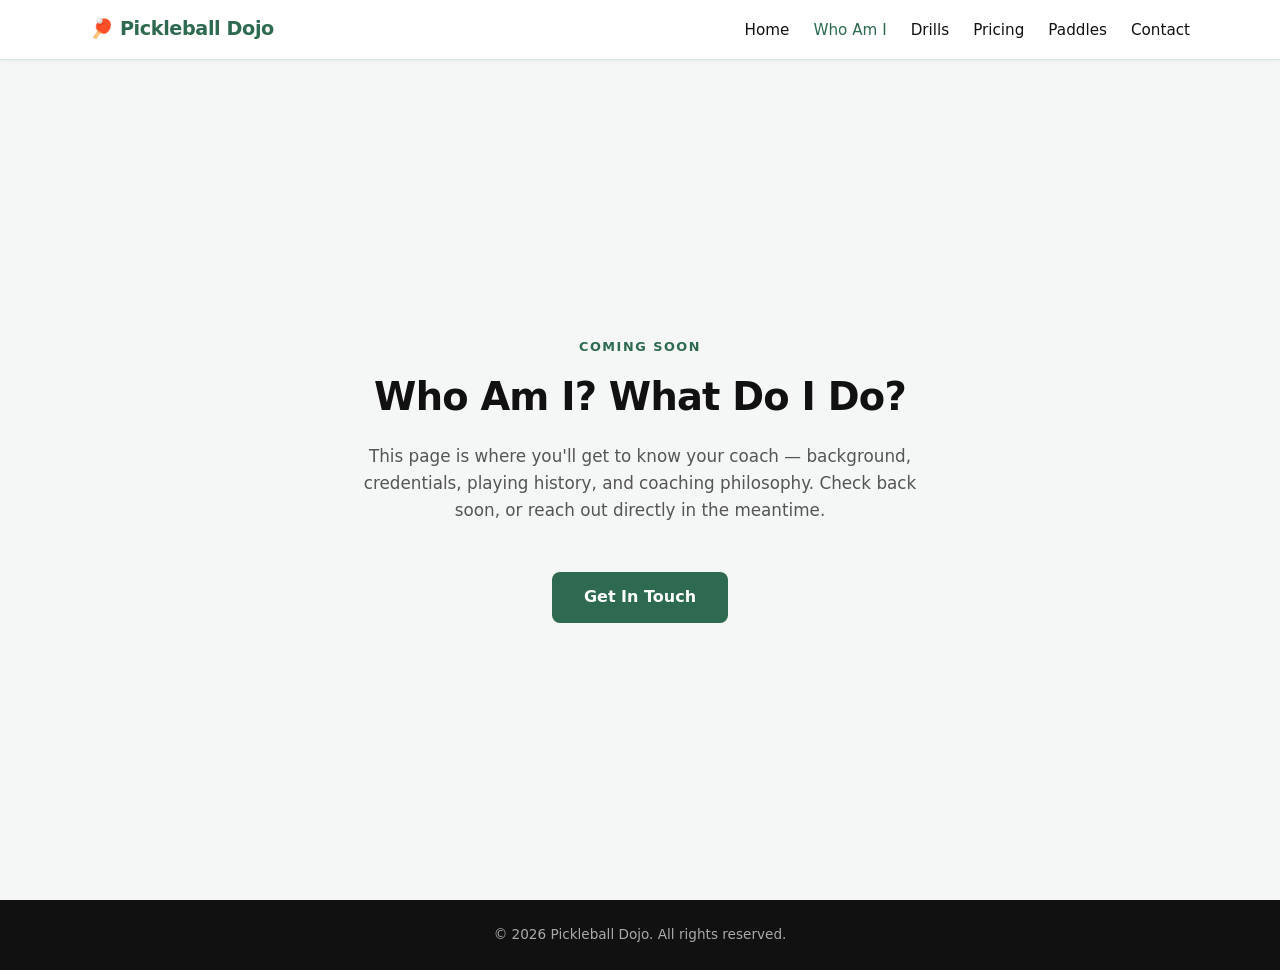
==== about.html @ 96a599a9 "Restructure nav for multi-page site; add About/Drills/Pricing/Paddles stubs; update contact email" ====
<!DOCTYPE html>
<html lang="en">
<head>
  <meta charset="UTF-8" />
  <meta name="viewport" content="width=device-width, initial-scale=1.0" />
  <meta name="description" content="Meet your Pickleball Dojo coach — background, credentials, and coaching philosophy." />
  <title>Who Am I — Pickleball Dojo</title>
  <link rel="stylesheet" href="style.css" />
</head>
<body>

  <!-- ===== NAV ===== -->
  <nav>
    <div class="nav-inner">
      <a href="index.html" class="nav-logo">🏓 Pickleball Dojo</a>
      <button class="nav-toggle" aria-label="Toggle navigation" aria-expanded="false">
        <span></span><span></span><span></span>
      </button>
      <ul class="nav-links">
        <li><a href="index.html">Home</a></li>
        <li><a href="about.html" class="active">Who Am I</a></li>
        <li><a href="drills.html">Drills</a></li>
        <li><a href="pricing.html">Pricing</a></li>
        <li><a href="paddles.html">Paddles</a></li>
        <li><a href="index.html#contact">Contact</a></li>
      </ul>
    </div>
  </nav>

  <!-- ===== WHO AM I ===== -->
  <section id="about" class="placeholder-section">
    <div class="section-inner">
      <p class="section-label">Coming Soon</p>
      <h1 class="section-title">Who Am I? What Do I Do?</h1>
      <p class="section-blurb">This page is where you'll get to know your coach &mdash; background, credentials, playing history, and coaching philosophy. Check back soon, or reach out directly in the meantime.</p>
      <a href="index.html#contact" class="btn">Get In Touch</a>
    </div>
  </section>

  <!-- ===== FOOTER ===== -->
  <footer>
    <p>&copy; 2026 Pickleball Dojo. All rights reserved.</p>
  </footer>

  <script src="nav.js" defer></script>
</body>
</html>
---- style.css ----
/* ============================================================
   CSS Custom Properties — change colors here to restyle site
   ============================================================ */
:root {
  --color-bg: #ffffff;
  --color-surface: #f4f7f5;
  --color-accent: #2d6a4f;
  --color-accent-dark: #1b4332;
  --color-text: #111111;
  --color-text-muted: #555555;
  --color-border: #d8e8e0;
  --font: system-ui, -apple-system, BlinkMacSystemFont, "Segoe UI", sans-serif;
  --radius: 8px;
  --nav-height: 60px;
}

/* ============================================================
   Reset & Base
   ============================================================ */
*, *::before, *::after {
  box-sizing: border-box;
  margin: 0;
  padding: 0;
}

html {
  scroll-behavior: smooth;
}

body {
  font-family: var(--font);
  background: var(--color-bg);
  color: var(--color-text);
  line-height: 1.6;
}

img { max-width: 100%; display: block; }
a { color: var(--color-accent); text-decoration: none; }
a:hover { text-decoration: underline; }

/* ============================================================
   Nav
   ============================================================ */
nav {
  position: sticky;
  top: 0;
  z-index: 100;
  height: var(--nav-height);
  background: var(--color-bg);
  border-bottom: 1px solid var(--color-border);
  box-shadow: 0 1px 4px rgba(0,0,0,0.06);
  display: flex;
  align-items: center;
  padding: 0 1.5rem;
}

.nav-inner {
  display: flex;
  align-items: center;
  justify-content: space-between;
  width: 100%;
  max-width: 1100px;
  margin: 0 auto;
  flex-wrap: wrap;
  gap: 0.5rem;
}

.nav-logo {
  font-size: 1.2rem;
  font-weight: 700;
  color: var(--color-accent);
  letter-spacing: -0.02em;
}

.nav-links {
  display: flex;
  gap: 1.5rem;
  list-style: none;
}

.nav-links a {
  font-size: 0.95rem;
  font-weight: 500;
  color: var(--color-text);
}

.nav-links a:hover {
  color: var(--color-accent);
  text-decoration: none;
}

/* ============================================================
   Hero
   ============================================================ */
#home {
  min-height: calc(100vh - var(--nav-height));
  display: flex;
  align-items: center;
  justify-content: center;
  text-align: center;
  padding: 4rem 1.5rem;
  background: var(--color-surface);
}

.hero-content {
  max-width: 700px;
}

.hero-eyebrow {
  display: inline-block;
  font-size: 0.85rem;
  font-weight: 600;
  letter-spacing: 0.1em;
  text-transform: uppercase;
  color: var(--color-accent);
  margin-bottom: 1rem;
}

.hero-content h1 {
  font-size: clamp(2.2rem, 6vw, 3.8rem);
  font-weight: 800;
  line-height: 1.15;
  letter-spacing: -0.03em;
  margin-bottom: 1.25rem;
}

.hero-content p {
  font-size: 1.15rem;
  color: var(--color-text-muted);
  max-width: 520px;
  margin: 0 auto 2rem;
}

.btn {
  display: inline-block;
  padding: 0.8rem 2rem;
  background: var(--color-accent);
  color: #fff;
  border-radius: var(--radius);
  font-size: 1rem;
  font-weight: 600;
  transition: background 0.2s;
}

.btn:hover {
  background: var(--color-accent-dark);
  text-decoration: none;
}

/* ============================================================
   Section shared
   ============================================================ */
section {
  padding: 5rem 1.5rem;
}

.section-inner {
  max-width: 1100px;
  margin: 0 auto;
}

.section-label {
  font-size: 0.8rem;
  font-weight: 700;
  letter-spacing: 0.12em;
  text-transform: uppercase;
  color: var(--color-accent);
  margin-bottom: 0.5rem;
}

.section-title {
  font-size: clamp(1.6rem, 4vw, 2.4rem);
  font-weight: 800;
  letter-spacing: -0.02em;
  margin-bottom: 1rem;
}

.section-blurb {
  font-size: 1.05rem;
  color: var(--color-text-muted);
  max-width: 580px;
  margin-bottom: 3rem;
}

/* ============================================================
   Services
   ============================================================ */
#services {
  background: var(--color-bg);
}

.services-grid {
  display: grid;
  grid-template-columns: repeat(auto-fill, minmax(220px, 1fr));
  gap: 1.25rem;
}

.service-card {
  background: var(--color-surface);
  border: 1px solid var(--color-border);
  border-radius: var(--radius);
  padding: 1.75rem 1.5rem;
  transition: box-shadow 0.2s, border-color 0.2s;
}

.service-card:hover {
  box-shadow: 0 4px 16px rgba(45,106,79,0.12);
  border-color: var(--color-accent);
}

.service-icon {
  font-size: 2rem;
  margin-bottom: 0.75rem;
  line-height: 1;
}

.service-card h3 {
  font-size: 1.05rem;
  font-weight: 700;
  margin-bottom: 0.4rem;
}

.service-card p {
  font-size: 0.9rem;
  color: var(--color-text-muted);
}

/* ============================================================
   Contact
   ============================================================ */
#contact {
  background: var(--color-surface);
}

.contact-grid {
  display: grid;
  grid-template-columns: 1fr 1fr;
  gap: 3rem;
  align-items: start;
}

.contact-info h3 {
  font-size: 1.15rem;
  font-weight: 700;
  margin-bottom: 0.5rem;
}

.contact-info p,
.contact-info a {
  font-size: 0.95rem;
  color: var(--color-text-muted);
}

.contact-info a:hover {
  color: var(--color-accent);
}

.contact-detail {
  margin-bottom: 1.5rem;
}

.social-links {
  display: flex;
  gap: 1rem;
  flex-wrap: wrap;
}

.social-links a {
  display: inline-flex;
  align-items: center;
  gap: 0.4rem;
  font-size: 0.9rem;
  font-weight: 600;
  color: var(--color-accent);
  border: 1px solid var(--color-accent);
  border-radius: var(--radius);
  padding: 0.4rem 0.9rem;
  transition: background 0.2s, color 0.2s;
}

.social-links a:hover {
  background: var(--color-accent);
  color: #fff;
  text-decoration: none;
}

/* Contact form */
.contact-form {
  display: flex;
  flex-direction: column;
  gap: 0.9rem;
}

.form-group {
  display: flex;
  flex-direction: column;
  gap: 0.3rem;
}

.form-group label {
  font-size: 0.85rem;
  font-weight: 600;
  color: var(--color-text);
}

.form-group input,
.form-group textarea {
  font-family: var(--font);
  font-size: 0.95rem;
  padding: 0.65rem 0.85rem;
  border: 1px solid var(--color-border);
  border-radius: var(--radius);
  background: var(--color-bg);
  color: var(--color-text);
  transition: border-color 0.2s;
}

.form-group input:focus,
.form-group textarea:focus {
  outline: none;
  border-color: var(--color-accent);
}

.form-group textarea {
  resize: vertical;
  min-height: 130px;
}

.btn-submit {
  align-self: flex-start;
  padding: 0.75rem 1.75rem;
  background: var(--color-accent);
  color: #fff;
  border: none;
  border-radius: var(--radius);
  font-size: 0.95rem;
  font-weight: 600;
  cursor: pointer;
  transition: background 0.2s;
}

.btn-submit:hover {
  background: var(--color-accent-dark);
}

/* ============================================================
   Footer
   ============================================================ */
footer {
  background: var(--color-text);
  color: #aaa;
  text-align: center;
  padding: 1.5rem;
  font-size: 0.85rem;
}

/* ============================================================
   Responsive
   ============================================================ */
@media (max-width: 768px) {
  .contact-grid {
    grid-template-columns: 1fr;
    gap: 2rem;
  }

  .nav-links {
    gap: 1rem;
  }
}

@media (max-width: 480px) {
  .nav-logo {
    font-size: 1rem;
  }

  .nav-links {
    font-size: 0.85rem;
    gap: 0.75rem;
  }
}

/* ============================================================
   Nav — mobile toggle + active link + dropdown menu
   ============================================================ */
.nav-toggle {
  display: none;
  flex-direction: column;
  justify-content: space-between;
  width: 24px;
  height: 18px;
  background: none;
  border: none;
  cursor: pointer;
  padding: 0;
}

.nav-toggle span {
  display: block;
  height: 2px;
  width: 100%;
  background: var(--color-text);
  border-radius: 2px;
}

.nav-links a.active {
  color: var(--color-accent);
}

@media (max-width: 768px) {
  .nav-toggle {
    display: flex;
  }

  .nav-links {
    position: absolute;
    top: 100%;
    left: 0;
    right: 0;
    flex-direction: column;
    align-items: stretch;
    gap: 0;
    max-height: 0;
    overflow: hidden;
    background: var(--color-bg);
    border-bottom: 1px solid var(--color-border);
    box-shadow: 0 4px 10px rgba(0,0,0,0.06);
    transition: max-height 0.25s ease;
  }

  .nav-links.open {
    max-height: 320px;
  }

  .nav-links a {
    display: block;
    padding: 0.9rem 1.5rem;
    border-top: 1px solid var(--color-border);
  }
}

/* ============================================================
   Placeholder pages (About / Drills / Pricing / Paddles stubs)
   ============================================================ */
.placeholder-section {
  min-height: calc(100vh - var(--nav-height));
  display: flex;
  align-items: center;
  justify-content: center;
  text-align: center;
  background: var(--color-surface);
}

.placeholder-section .section-inner {
  max-width: 600px;
  margin: 0 auto;
}

.placeholder-section .section-blurb {
  margin-left: auto;
  margin-right: auto;
}
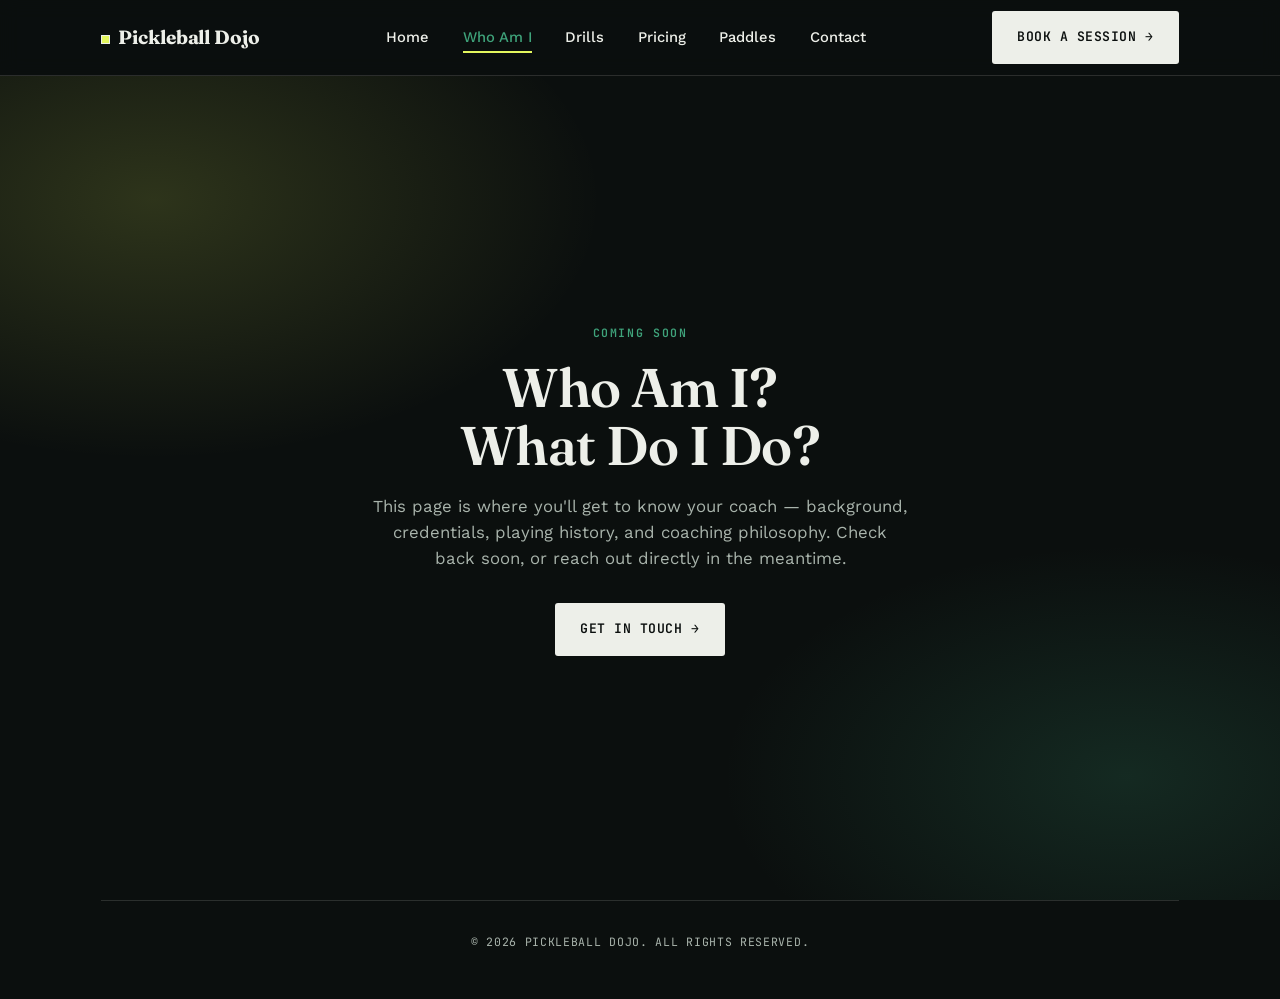
==== commit ff153792: "Redesign site: dark court-inspired palette, Fraunces display type, level-path strip, quiet numbered " ====
--- a/about.html
+++ b/about.html
@@ -5,17 +5,16 @@
   <meta name="viewport" content="width=device-width, initial-scale=1.0" />
   <meta name="description" content="Meet your Pickleball Dojo coach — background, credentials, and coaching philosophy." />
   <title>Who Am I — Pickleball Dojo</title>
+  <link rel="preconnect" href="https://fonts.googleapis.com">
+  <link rel="preconnect" href="https://fonts.gstatic.com" crossorigin>
+  <link href="https://fonts.googleapis.com/css2?family=Fraunces:ital,opsz,wght@0,9..144,500;0,9..144,600;0,9..144,700;1,9..144,500&family=Work+Sans:wght@400;500;600;700&family=JetBrains+Mono:wght@500;600&display=swap" rel="stylesheet">
   <link rel="stylesheet" href="style.css" />
 </head>
 <body>
 
-  <!-- ===== NAV ===== -->
-  <nav>
-    <div class="nav-inner">
-      <a href="index.html" class="nav-logo">🏓 Pickleball Dojo</a>
-      <button class="nav-toggle" aria-label="Toggle navigation" aria-expanded="false">
-        <span></span><span></span><span></span>
-      </button>
+  <header>
+    <div class="wrap nav-row">
+      <a href="index.html" class="brand"><span class="mark"></span>Pickleball Dojo</a>
       <ul class="nav-links">
         <li><a href="index.html">Home</a></li>
         <li><a href="about.html" class="active">Who Am I</a></li>
@@ -24,23 +23,29 @@
         <li><a href="paddles.html">Paddles</a></li>
         <li><a href="index.html#contact">Contact</a></li>
       </ul>
+      <a href="index.html#contact" class="btn btn-primary nav-cta">Book a session <span class="arrow">→</span></a>
+      <button class="nav-toggle" aria-label="Toggle navigation" aria-expanded="false">
+        <span></span><span></span><span></span>
+      </button>
     </div>
-  </nav>
+  </header>
 
-  <!-- ===== WHO AM I ===== -->
+  <!-- ===== WHO AM I? WHAT DO I DO? ===== -->
   <section id="about" class="placeholder-section">
-    <div class="section-inner">
-      <p class="section-label">Coming Soon</p>
-      <h1 class="section-title">Who Am I? What Do I Do?</h1>
-      <p class="section-blurb">This page is where you'll get to know your coach &mdash; background, credentials, playing history, and coaching philosophy. Check back soon, or reach out directly in the meantime.</p>
-      <a href="index.html#contact" class="btn">Get In Touch</a>
+    <div class="hero-split" aria-hidden="true"></div>
+    <div class="wrap">
+      <span class="eyebrow">Coming Soon</span>
+      <h1 class="stub-title">Who Am I? What Do I Do?</h1>
+      <p class="stub-blurb">This page is where you'll get to know your coach &mdash; background, credentials, playing history, and coaching philosophy. Check back soon, or reach out directly in the meantime.</p>
+      <a href="index.html#contact" class="btn btn-primary">Get in touch <span class="arrow">→</span></a>
     </div>
   </section>
 
-  <!-- ===== FOOTER ===== -->
-  <footer>
-    <p>&copy; 2026 Pickleball Dojo. All rights reserved.</p>
-  </footer>
+  <div class="wrap">
+    <footer>
+      <p>&copy; 2026 Pickleball Dojo. All rights reserved.</p>
+    </footer>
+  </div>
 
   <script src="nav.js" defer></script>
 </body>
--- a/style.css
+++ b/style.css
@@ -1,461 +1,459 @@
 /* ============================================================
-   CSS Custom Properties — change colors here to restyle site
+   Tokens — committed dark identity ("Night Match" ground +
+   Fraunces display type). Not a light/dark toggle: this is
+   the site's actual palette.
    ============================================================ */
 :root {
-  --color-bg: #ffffff;
-  --color-surface: #f4f7f5;
-  --color-accent: #2d6a4f;
-  --color-accent-dark: #1b4332;
-  --color-text: #111111;
-  --color-text-muted: #555555;
-  --color-border: #d8e8e0;
-  --font: system-ui, -apple-system, BlinkMacSystemFont, "Segoe UI", sans-serif;
-  --radius: 8px;
-  --nav-height: 60px;
+  --paper: #0B0F0E;
+  --paper-raised: #121A17;
+  --ink: #EDEFE9;
+  --ink-soft: #A9B4AC;
+  --court-green: #3FA37B;
+  --court-green-deep: #2E7F5E;
+  --court-blue: #5FA1C4;
+  --court-blue-deep: #4A87A6;
+  --optic: #E3F65E;
+  --optic-ink: #15200B;
+  --line: rgba(237, 239, 233, 0.14);
+  --line-strong: rgba(237, 239, 233, 0.28);
+  --shadow: 0 1px 2px rgba(0,0,0,0.35);
+
+  --display: "Fraunces", Georgia, serif;
+  --body: "Work Sans", system-ui, sans-serif;
+  --mono: "JetBrains Mono", ui-monospace, monospace;
+
+  --nav-h: 76px;
+  --edge: clamp(1.5rem, 4vw, 3.5rem);
 }
 
 /* ============================================================
    Reset & Base
    ============================================================ */
-*, *::before, *::after {
-  box-sizing: border-box;
+* { box-sizing: border-box; }
+html { scroll-behavior: smooth; }
+body {
   margin: 0;
-  padding: 0;
-}
-
-html {
-  scroll-behavior: smooth;
-}
-
-body {
-  font-family: var(--font);
-  background: var(--color-bg);
-  color: var(--color-text);
-  line-height: 1.6;
-}
-
+  background: var(--paper);
+  color: var(--ink);
+  font-family: var(--body);
+  line-height: 1.55;
+  -webkit-font-smoothing: antialiased;
+}
 img { max-width: 100%; display: block; }
-a { color: var(--color-accent); text-decoration: none; }
-a:hover { text-decoration: underline; }
+a { color: inherit; }
+h1, h2, h3 { font-family: var(--display); text-wrap: balance; margin: 0; }
+p { margin: 0; }
+ul { margin: 0; padding: 0; list-style: none; }
+button { font-family: inherit; }
+:focus-visible { outline: 2px solid var(--optic); outline-offset: 3px; }
+
+.wrap {
+  max-width: 1180px;
+  margin: 0 auto;
+  padding-left: var(--edge);
+  padding-right: var(--edge);
+}
+
+.rule { border-top: 1px solid var(--line); }
+
+.eyebrow {
+  font-family: var(--mono);
+  font-size: 0.72rem;
+  font-weight: 600;
+  letter-spacing: 0.14em;
+  text-transform: uppercase;
+  color: var(--court-green);
+}
+
+/* ============================================================
+   Buttons
+   ============================================================ */
+.btn {
+  display: inline-flex;
+  align-items: center;
+  gap: 0.55rem;
+  font-family: var(--mono);
+  font-size: 0.82rem;
+  font-weight: 600;
+  letter-spacing: 0.04em;
+  text-transform: uppercase;
+  text-decoration: none;
+  padding: 0.95rem 1.5rem;
+  border-radius: 3px;
+  border: 1px solid transparent;
+  cursor: pointer;
+  transition: transform 0.15s ease, background 0.15s ease, color 0.15s ease, border-color .15s ease;
+}
+.btn-primary {
+  background: var(--ink);
+  color: var(--paper);
+}
+.btn-primary:hover { transform: translateY(-2px); background: var(--optic); color: var(--optic-ink); }
+.btn-primary .arrow { transition: transform .2s ease; }
+.btn-primary:hover .arrow { transform: translateX(3px); }
+
+.btn-ghost {
+  background: transparent;
+  border-color: var(--line-strong);
+  color: var(--ink);
+}
+.btn-ghost:hover { border-color: var(--court-green); color: var(--court-green); }
 
 /* ============================================================
    Nav
    ============================================================ */
-nav {
+header {
   position: sticky;
   top: 0;
-  z-index: 100;
-  height: var(--nav-height);
-  background: var(--color-bg);
-  border-bottom: 1px solid var(--color-border);
-  box-shadow: 0 1px 4px rgba(0,0,0,0.06);
-  display: flex;
-  align-items: center;
-  padding: 0 1.5rem;
-}
-
-.nav-inner {
+  z-index: 50;
+  height: var(--nav-h);
+  display: flex;
+  align-items: center;
+  background: color-mix(in srgb, var(--paper) 86%, transparent);
+  backdrop-filter: blur(10px);
+  -webkit-backdrop-filter: blur(10px);
+  border-bottom: 1px solid var(--line);
+}
+.nav-row {
   display: flex;
   align-items: center;
   justify-content: space-between;
   width: 100%;
-  max-width: 1100px;
-  margin: 0 auto;
-  flex-wrap: wrap;
+}
+.brand {
+  display: flex;
+  align-items: baseline;
   gap: 0.5rem;
-}
-
-.nav-logo {
+  text-decoration: none;
+  font-family: var(--display);
+  font-weight: 700;
   font-size: 1.2rem;
-  font-weight: 700;
-  color: var(--color-accent);
-  letter-spacing: -0.02em;
+  letter-spacing: -0.005em;
+}
+.brand .mark {
+  width: 9px; height: 9px;
+  background: var(--optic);
+  border: 1px solid var(--ink);
+  display: inline-block;
 }
 
 .nav-links {
   display: flex;
-  gap: 1.5rem;
-  list-style: none;
-}
-
+  align-items: center;
+  gap: 2.1rem;
+}
 .nav-links a {
-  font-size: 0.95rem;
+  font-size: 0.92rem;
   font-weight: 500;
-  color: var(--color-text);
-}
-
-.nav-links a:hover {
-  color: var(--color-accent);
   text-decoration: none;
-}
-
-/* ============================================================
-   Hero
-   ============================================================ */
-#home {
-  min-height: calc(100vh - var(--nav-height));
-  display: flex;
-  align-items: center;
-  justify-content: center;
-  text-align: center;
-  padding: 4rem 1.5rem;
-  background: var(--color-surface);
-}
-
-.hero-content {
-  max-width: 700px;
-}
-
-.hero-eyebrow {
-  display: inline-block;
-  font-size: 0.85rem;
-  font-weight: 600;
-  letter-spacing: 0.1em;
-  text-transform: uppercase;
-  color: var(--color-accent);
-  margin-bottom: 1rem;
-}
-
-.hero-content h1 {
-  font-size: clamp(2.2rem, 6vw, 3.8rem);
-  font-weight: 800;
-  line-height: 1.15;
-  letter-spacing: -0.03em;
-  margin-bottom: 1.25rem;
-}
-
-.hero-content p {
-  font-size: 1.15rem;
-  color: var(--color-text-muted);
-  max-width: 520px;
-  margin: 0 auto 2rem;
-}
-
-.btn {
-  display: inline-block;
-  padding: 0.8rem 2rem;
-  background: var(--color-accent);
-  color: #fff;
-  border-radius: var(--radius);
-  font-size: 1rem;
-  font-weight: 600;
-  transition: background 0.2s;
-}
-
-.btn:hover {
-  background: var(--color-accent-dark);
-  text-decoration: none;
-}
-
-/* ============================================================
-   Section shared
-   ============================================================ */
-section {
-  padding: 5rem 1.5rem;
-}
-
-.section-inner {
-  max-width: 1100px;
-  margin: 0 auto;
-}
-
-.section-label {
-  font-size: 0.8rem;
-  font-weight: 700;
-  letter-spacing: 0.12em;
-  text-transform: uppercase;
-  color: var(--color-accent);
-  margin-bottom: 0.5rem;
-}
-
-.section-title {
-  font-size: clamp(1.6rem, 4vw, 2.4rem);
-  font-weight: 800;
-  letter-spacing: -0.02em;
-  margin-bottom: 1rem;
-}
-
-.section-blurb {
-  font-size: 1.05rem;
-  color: var(--color-text-muted);
-  max-width: 580px;
-  margin-bottom: 3rem;
-}
-
-/* ============================================================
-   Services
-   ============================================================ */
-#services {
-  background: var(--color-bg);
-}
-
-.services-grid {
-  display: grid;
-  grid-template-columns: repeat(auto-fill, minmax(220px, 1fr));
-  gap: 1.25rem;
-}
-
-.service-card {
-  background: var(--color-surface);
-  border: 1px solid var(--color-border);
-  border-radius: var(--radius);
-  padding: 1.75rem 1.5rem;
-  transition: box-shadow 0.2s, border-color 0.2s;
-}
-
-.service-card:hover {
-  box-shadow: 0 4px 16px rgba(45,106,79,0.12);
-  border-color: var(--color-accent);
-}
-
-.service-icon {
-  font-size: 2rem;
-  margin-bottom: 0.75rem;
-  line-height: 1;
-}
-
-.service-card h3 {
-  font-size: 1.05rem;
-  font-weight: 700;
-  margin-bottom: 0.4rem;
-}
-
-.service-card p {
-  font-size: 0.9rem;
-  color: var(--color-text-muted);
-}
-
-/* ============================================================
-   Contact
-   ============================================================ */
-#contact {
-  background: var(--color-surface);
-}
-
-.contact-grid {
-  display: grid;
-  grid-template-columns: 1fr 1fr;
-  gap: 3rem;
-  align-items: start;
-}
-
-.contact-info h3 {
-  font-size: 1.15rem;
-  font-weight: 700;
-  margin-bottom: 0.5rem;
-}
-
-.contact-info p,
-.contact-info a {
-  font-size: 0.95rem;
-  color: var(--color-text-muted);
-}
-
-.contact-info a:hover {
-  color: var(--color-accent);
-}
-
-.contact-detail {
-  margin-bottom: 1.5rem;
-}
-
-.social-links {
-  display: flex;
-  gap: 1rem;
-  flex-wrap: wrap;
-}
-
-.social-links a {
-  display: inline-flex;
-  align-items: center;
-  gap: 0.4rem;
-  font-size: 0.9rem;
-  font-weight: 600;
-  color: var(--color-accent);
-  border: 1px solid var(--color-accent);
-  border-radius: var(--radius);
-  padding: 0.4rem 0.9rem;
-  transition: background 0.2s, color 0.2s;
-}
-
-.social-links a:hover {
-  background: var(--color-accent);
-  color: #fff;
-  text-decoration: none;
-}
-
-/* Contact form */
-.contact-form {
+  position: relative;
+  padding: 0.3rem 0;
+}
+.nav-links a.active { color: var(--court-green); }
+.nav-links a:not(.active):hover { color: var(--court-green); }
+.nav-links a.active::after {
+  content: "";
+  position: absolute;
+  left: 0; right: 0; bottom: -2px;
+  height: 2px;
+  background: var(--optic);
+}
+.nav-cta { display: none; }
+@media (min-width: 900px) { .nav-cta { display: inline-flex; } }
+
+.nav-toggle {
   display: flex;
   flex-direction: column;
-  gap: 0.9rem;
-}
-
-.form-group {
-  display: flex;
-  flex-direction: column;
-  gap: 0.3rem;
-}
-
-.form-group label {
-  font-size: 0.85rem;
-  font-weight: 600;
-  color: var(--color-text);
-}
-
-.form-group input,
-.form-group textarea {
-  font-family: var(--font);
-  font-size: 0.95rem;
-  padding: 0.65rem 0.85rem;
-  border: 1px solid var(--color-border);
-  border-radius: var(--radius);
-  background: var(--color-bg);
-  color: var(--color-text);
-  transition: border-color 0.2s;
-}
-
-.form-group input:focus,
-.form-group textarea:focus {
-  outline: none;
-  border-color: var(--color-accent);
-}
-
-.form-group textarea {
-  resize: vertical;
-  min-height: 130px;
-}
-
-.btn-submit {
-  align-self: flex-start;
-  padding: 0.75rem 1.75rem;
-  background: var(--color-accent);
-  color: #fff;
-  border: none;
-  border-radius: var(--radius);
-  font-size: 0.95rem;
-  font-weight: 600;
-  cursor: pointer;
-  transition: background 0.2s;
-}
-
-.btn-submit:hover {
-  background: var(--color-accent-dark);
-}
-
-/* ============================================================
-   Footer
-   ============================================================ */
-footer {
-  background: var(--color-text);
-  color: #aaa;
-  text-align: center;
-  padding: 1.5rem;
-  font-size: 0.85rem;
-}
-
-/* ============================================================
-   Responsive
-   ============================================================ */
-@media (max-width: 768px) {
-  .contact-grid {
-    grid-template-columns: 1fr;
-    gap: 2rem;
-  }
-
-  .nav-links {
-    gap: 1rem;
-  }
-}
-
-@media (max-width: 480px) {
-  .nav-logo {
-    font-size: 1rem;
-  }
-
-  .nav-links {
-    font-size: 0.85rem;
-    gap: 0.75rem;
-  }
-}
-
-/* ============================================================
-   Nav — mobile toggle + active link + dropdown menu
-   ============================================================ */
-.nav-toggle {
-  display: none;
-  flex-direction: column;
-  justify-content: space-between;
-  width: 24px;
-  height: 18px;
+  gap: 5px;
   background: none;
   border: none;
   cursor: pointer;
-  padding: 0;
-}
-
-.nav-toggle span {
-  display: block;
-  height: 2px;
-  width: 100%;
-  background: var(--color-text);
-  border-radius: 2px;
-}
-
-.nav-links a.active {
-  color: var(--color-accent);
-}
-
-@media (max-width: 768px) {
-  .nav-toggle {
-    display: flex;
-  }
-
+  padding: 0.4rem;
+}
+.nav-toggle span { width: 22px; height: 2px; background: var(--ink); }
+@media (min-width: 900px) { .nav-toggle { display: none; } }
+@media (max-width: 899px) {
   .nav-links {
-    position: absolute;
-    top: 100%;
-    left: 0;
-    right: 0;
+    position: fixed;
+    inset: var(--nav-h) 0 auto 0;
     flex-direction: column;
     align-items: stretch;
     gap: 0;
+    background: var(--paper);
+    border-bottom: 1px solid var(--line);
     max-height: 0;
     overflow: hidden;
-    background: var(--color-bg);
-    border-bottom: 1px solid var(--color-border);
-    box-shadow: 0 4px 10px rgba(0,0,0,0.06);
-    transition: max-height 0.25s ease;
+    transition: max-height .25s ease;
   }
-
-  .nav-links.open {
-    max-height: 320px;
+  .nav-links.open { max-height: 420px; }
+  .nav-links a {
+    padding: 1rem var(--edge);
+    border-top: 1px solid var(--line);
   }
-
-  .nav-links a {
-    display: block;
-    padding: 0.9rem 1.5rem;
-    border-top: 1px solid var(--color-border);
-  }
-}
+  .nav-links a.active::after { display: none; }
+}
+
+/* ============================================================
+   Hero
+   ============================================================ */
+.hero {
+  position: relative;
+  overflow: hidden;
+  padding-top: clamp(3.5rem, 9vw, 6.5rem);
+  padding-bottom: clamp(3rem, 7vw, 5rem);
+}
+.hero-split {
+  position: absolute;
+  inset: 0;
+  z-index: -1;
+  background:
+    radial-gradient(50% 45% at 12% 15%, color-mix(in srgb, var(--optic) 16%, transparent), transparent 70%),
+    radial-gradient(45% 40% at 88% 85%, color-mix(in srgb, var(--court-green) 18%, transparent), transparent 70%);
+}
+.hero-grid { max-width: 640px; }
+
+.hero-eyebrow-row {
+  display: flex;
+  align-items: center;
+  gap: 0.6rem;
+  margin-bottom: 1.4rem;
+}
+.hero-eyebrow-row .dot {
+  width: 6px; height: 6px; border-radius: 50%;
+  background: var(--optic);
+}
+
+.hero h1 {
+  font-optical-sizing: auto;
+  font-size: clamp(2.8rem, 7.2vw, 5.4rem);
+  font-weight: 600;
+  line-height: 1.02;
+  letter-spacing: -0.01em;
+}
+.hero h1 em {
+  font-style: italic;
+  font-weight: 500;
+  color: var(--court-green);
+}
+
+.hero p.lede {
+  margin-top: 1.5rem;
+  font-size: 1.1rem;
+  color: var(--ink-soft);
+  max-width: 46ch;
+}
+
+.hero-actions {
+  display: flex;
+  align-items: center;
+  gap: 1.1rem;
+  margin-top: 2.2rem;
+  flex-wrap: wrap;
+}
+
+/* ============================================================
+   Level path strip
+   ============================================================ */
+.path {
+  padding: 2.2rem 0;
+  display: flex;
+  align-items: center;
+  gap: 0;
+  overflow-x: auto;
+}
+.path-step {
+  display: flex;
+  align-items: baseline;
+  gap: 0.6rem;
+  font-family: var(--mono);
+  font-size: 0.78rem;
+  letter-spacing: 0.06em;
+  text-transform: uppercase;
+  color: var(--ink-soft);
+  white-space: nowrap;
+  padding-right: 1.1rem;
+}
+.path-step b { color: var(--ink); font-weight: 600; }
+.path-arrow { color: var(--line-strong); padding-right: 1.1rem; }
+
+/* ============================================================
+   Section shared
+   ============================================================ */
+section { padding: clamp(3.5rem, 8vw, 6rem) 0; }
+.section-head {
+  display: flex;
+  justify-content: space-between;
+  align-items: flex-end;
+  gap: 2rem;
+  margin-bottom: 3rem;
+  flex-wrap: wrap;
+}
+.section-head h2 {
+  font-optical-sizing: auto;
+  font-size: clamp(1.9rem, 3.6vw, 2.6rem);
+  font-weight: 600;
+  letter-spacing: -0.005em;
+  margin-top: 0.5rem;
+}
+.section-head p {
+  max-width: 40ch;
+  color: var(--ink-soft);
+  font-size: 0.98rem;
+}
+
+.reveal {
+  opacity: 0;
+  transform: translateY(14px);
+  transition: opacity .5s ease, transform .5s ease;
+}
+.reveal.in { opacity: 1; transform: none; }
+@media (prefers-reduced-motion: reduce) {
+  .reveal { opacity: 1; transform: none; transition: none; }
+}
+
+/* ============================================================
+   Services — "shot cards"
+   ============================================================ */
+.cards {
+  display: grid;
+  grid-template-columns: repeat(auto-fit, minmax(230px, 1fr));
+  gap: 1px;
+  background: var(--line);
+  border: 1px solid var(--line);
+}
+.card {
+  background: var(--paper);
+  padding: 2rem 1.6rem;
+  display: flex;
+  flex-direction: column;
+  gap: 1rem;
+  transition: background .2s ease;
+}
+.card:hover { background: var(--paper-raised); }
+.card .tile {
+  display: flex;
+  align-items: center;
+  gap: 0.5rem;
+  font-family: var(--mono);
+  font-weight: 500;
+  font-size: 0.78rem;
+  letter-spacing: 0.05em;
+  color: var(--ink-soft);
+}
+.card .tile .dot {
+  width: 6px; height: 6px; border-radius: 50%;
+  background: var(--court-green);
+}
+.card:nth-child(even) .tile .dot { background: var(--court-blue); }
+.card h3 { font-size: 1.05rem; font-weight: 700; font-family: var(--body); }
+.card p { font-size: 0.9rem; color: var(--ink-soft); }
+
+/* ============================================================
+   Contact — "match card"
+   ============================================================ */
+#contact { background: var(--paper-raised); }
+.contact-grid {
+  display: grid;
+  grid-template-columns: 0.9fr 1.1fr;
+  gap: clamp(2rem, 5vw, 4rem);
+}
+@media (max-width: 800px) { .contact-grid { grid-template-columns: 1fr; } }
+
+.info-row {
+  display: flex;
+  justify-content: space-between;
+  align-items: center;
+  padding: 1.1rem 0;
+  border-top: 1px solid var(--line);
+  font-size: 0.95rem;
+}
+.info-row:last-child { border-bottom: 1px solid var(--line); }
+.info-row .k { font-family: var(--mono); font-size: 0.72rem; letter-spacing: 0.1em; text-transform: uppercase; color: var(--ink-soft); }
+.info-row a { text-decoration: none; font-weight: 600; }
+.info-row a:hover { color: var(--court-green); }
+
+.social-row { display: flex; gap: 0.75rem; margin-top: 1.6rem; }
+.social-row a {
+  font-family: var(--mono);
+  font-size: 0.76rem;
+  text-transform: uppercase;
+  letter-spacing: 0.04em;
+  text-decoration: none;
+  border: 1px solid var(--line-strong);
+  padding: 0.55rem 0.9rem;
+  transition: border-color .15s ease, color .15s ease;
+}
+.social-row a:hover { border-color: var(--court-green); color: var(--court-green); }
+
+form {
+  display: flex;
+  flex-direction: column;
+  gap: 1.1rem;
+  background: var(--paper);
+  border: 1px solid var(--line);
+  padding: clamp(1.5rem, 3vw, 2.2rem);
+}
+.field { display: flex; flex-direction: column; gap: 0.4rem; }
+.field label {
+  font-family: var(--mono);
+  font-size: 0.7rem;
+  letter-spacing: 0.1em;
+  text-transform: uppercase;
+  color: var(--ink-soft);
+}
+.field input, .field textarea {
+  font-family: var(--body);
+  font-size: 0.98rem;
+  padding: 0.75rem 0;
+  border: none;
+  border-bottom: 1px solid var(--line-strong);
+  background: transparent;
+  color: var(--ink);
+}
+.field input:focus, .field textarea:focus {
+  outline: none;
+  border-color: var(--court-green);
+}
+.field textarea { resize: vertical; min-height: 100px; }
+form .btn-primary { align-self: flex-start; margin-top: 0.4rem; border: none; }
 
 /* ============================================================
    Placeholder pages (About / Drills / Pricing / Paddles stubs)
    ============================================================ */
 .placeholder-section {
-  min-height: calc(100vh - var(--nav-height));
+  position: relative;
+  overflow: hidden;
+  min-height: calc(100vh - var(--nav-h));
   display: flex;
   align-items: center;
   justify-content: center;
   text-align: center;
-  background: var(--color-surface);
-}
-
-.placeholder-section .section-inner {
-  max-width: 600px;
-  margin: 0 auto;
-}
-
-.placeholder-section .section-blurb {
-  margin-left: auto;
-  margin-right: auto;
-}
+}
+.placeholder-section .wrap { max-width: 640px; }
+.placeholder-section .stub-title {
+  font-optical-sizing: auto;
+  font-weight: 600;
+  font-size: clamp(2.2rem, 5vw, 3.4rem);
+  letter-spacing: -0.01em;
+  line-height: 1.05;
+  margin: 0.9rem 0 1.2rem;
+}
+.placeholder-section .stub-blurb {
+  color: var(--ink-soft);
+  font-size: 1.05rem;
+  margin-bottom: 2rem;
+}
+
+/* ============================================================
+   Footer
+   ============================================================ */
+footer {
+  padding: 2rem 0 3rem;
+  text-align: center;
+  font-family: var(--mono);
+  font-size: 0.72rem;
+  letter-spacing: 0.06em;
+  text-transform: uppercase;
+  color: var(--ink-soft);
+  border-top: 1px solid var(--line);
+}
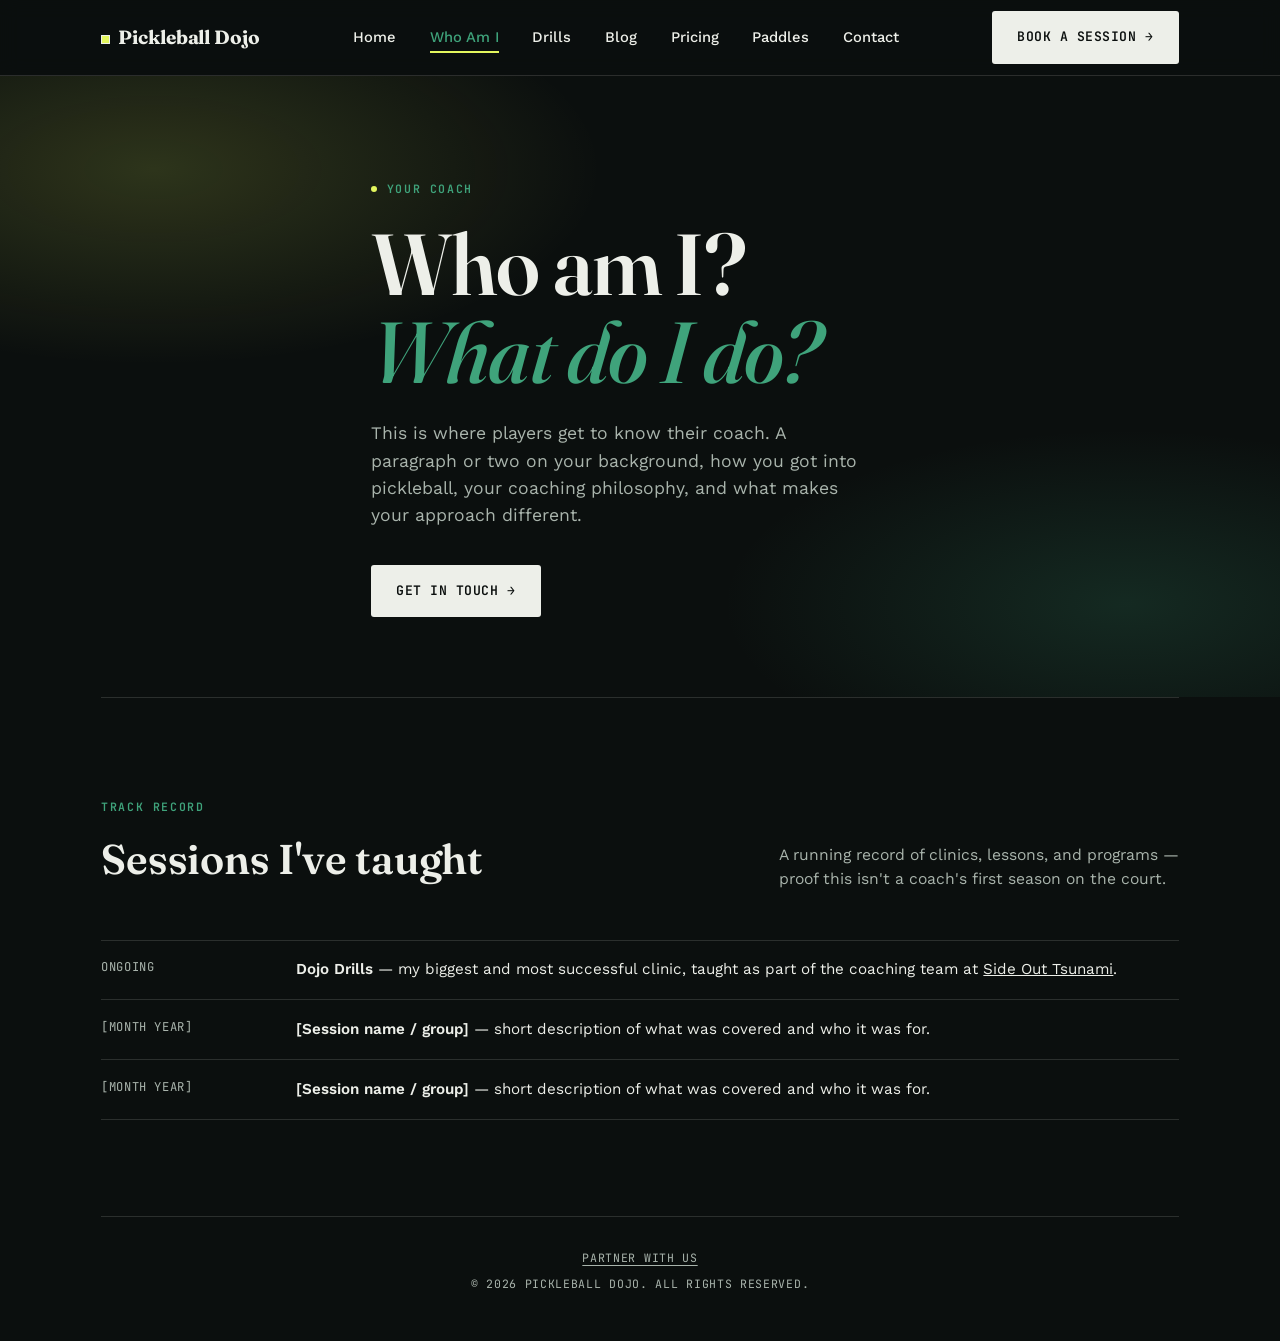
==== commit 77607185: "Point Side Out Tsunami coaching credit at personal team profile page" ====
--- a/about.html
+++ b/about.html
@@ -3,7 +3,7 @@
 <head>
   <meta charset="UTF-8" />
   <meta name="viewport" content="width=device-width, initial-scale=1.0" />
-  <meta name="description" content="Meet your Pickleball Dojo coach — background, credentials, and coaching philosophy." />
+  <meta name="description" content="Meet your Pickleball Dojo coach — background, credentials, coaching philosophy, and past sessions taught." />
   <title>Who Am I — Pickleball Dojo</title>
   <link rel="preconnect" href="https://fonts.googleapis.com">
   <link rel="preconnect" href="https://fonts.gstatic.com" crossorigin>
@@ -19,30 +19,67 @@
         <li><a href="index.html">Home</a></li>
         <li><a href="about.html" class="active">Who Am I</a></li>
         <li><a href="drills.html">Drills</a></li>
+        <li><a href="blog.html">Blog</a></li>
         <li><a href="pricing.html">Pricing</a></li>
         <li><a href="paddles.html">Paddles</a></li>
         <li><a href="index.html#contact">Contact</a></li>
       </ul>
-      <a href="index.html#contact" class="btn btn-primary nav-cta">Book a session <span class="arrow">→</span></a>
+      <a href="https://app.courtreserve.com/Online/publicbookings/16870/landing" target="_blank" rel="noopener" class="btn btn-primary nav-cta">Book a session <span class="arrow">→</span></a>
       <button class="nav-toggle" aria-label="Toggle navigation" aria-expanded="false">
         <span></span><span></span><span></span>
       </button>
     </div>
   </header>
 
-  <!-- ===== WHO AM I? WHAT DO I DO? ===== -->
-  <section id="about" class="placeholder-section">
+  <!-- ===== ABOUT ===== -->
+  <section class="hero">
     <div class="hero-split" aria-hidden="true"></div>
+    <div class="wrap hero-grid">
+      <div class="hero-eyebrow-row"><span class="dot"></span><span class="eyebrow">Your Coach</span></div>
+      <h1>Who am I?<br><em>What do I do?</em></h1>
+      <p class="lede">
+        <!-- TODO: Replace with your real bio — background, credentials, playing history, and coaching philosophy. -->
+        This is where players get to know their coach. A paragraph or two on your background, how you got into pickleball, your coaching philosophy, and what makes your approach different.
+      </p>
+      <div class="hero-actions">
+        <a href="index.html#contact" class="btn btn-primary">Get in touch <span class="arrow">→</span></a>
+      </div>
+    </div>
+  </section>
+
+  <div class="wrap"><div class="rule"></div></div>
+
+  <!-- ===== SESSIONS TAUGHT ===== -->
+  <section id="sessions">
     <div class="wrap">
-      <span class="eyebrow">Coming Soon</span>
-      <h1 class="stub-title">Who Am I? What Do I Do?</h1>
-      <p class="stub-blurb">This page is where you'll get to know your coach &mdash; background, credentials, playing history, and coaching philosophy. Check back soon, or reach out directly in the meantime.</p>
-      <a href="index.html#contact" class="btn btn-primary">Get in touch <span class="arrow">→</span></a>
+      <div class="section-head reveal">
+        <div>
+          <span class="eyebrow">Track record</span>
+          <h2>Sessions I've taught</h2>
+        </div>
+        <p>A running record of clinics, lessons, and programs — proof this isn't a coach's first season on the court.</p>
+      </div>
+      <!-- TODO: Replace these with your real session history (date, location/group, short description) -->
+      <div class="sessions reveal">
+        <div class="session-row">
+          <span class="when">Ongoing</span>
+          <span class="what"><b>Dojo Drills</b> — my biggest and most successful clinic, taught as part of the coaching team at <a href="https://sideouttsunami.com/team/takato-watanabe" target="_blank" rel="noopener">Side Out Tsunami</a>.</span>
+        </div>
+        <div class="session-row">
+          <span class="when">[Month Year]</span>
+          <span class="what"><b>[Session name / group]</b> — short description of what was covered and who it was for.</span>
+        </div>
+        <div class="session-row">
+          <span class="when">[Month Year]</span>
+          <span class="what"><b>[Session name / group]</b> — short description of what was covered and who it was for.</span>
+        </div>
+      </div>
     </div>
   </section>
 
   <div class="wrap">
     <footer>
+      <p><a href="sponsors.html">Partner with us</a></p>
       <p>&copy; 2026 Pickleball Dojo. All rights reserved.</p>
     </footer>
   </div>
--- a/style.css
+++ b/style.css
@@ -457,3 +457,105 @@
   color: var(--ink-soft);
   border-top: 1px solid var(--line);
 }
+
+/* ============================================================
+   Sessions list (About page)
+   ============================================================ */
+.sessions { border-top: 1px solid var(--line); margin-top: 0.5rem; }
+.session-row {
+  display: grid;
+  grid-template-columns: 11rem 1fr;
+  gap: 1.2rem;
+  padding: 1.1rem 0;
+  border-bottom: 1px solid var(--line);
+}
+.session-row .when {
+  font-family: var(--mono);
+  font-size: 0.76rem;
+  letter-spacing: 0.05em;
+  text-transform: uppercase;
+  color: var(--ink-soft);
+}
+.session-row .what { font-size: 0.95rem; }
+.session-row .what b { font-weight: 600; }
+@media (max-width: 640px) {
+  .session-row { grid-template-columns: 1fr; gap: 0.3rem; }
+}
+
+/* ============================================================
+   Blog post cards
+   ============================================================ */
+.post-date {
+  display: block;
+  font-family: var(--mono);
+  font-size: 0.74rem;
+  letter-spacing: 0.06em;
+  text-transform: uppercase;
+  color: var(--ink-soft);
+}
+.card .read-more {
+  color: var(--court-green);
+  font-weight: 600;
+  font-size: 0.85rem;
+  text-decoration: none;
+}
+.card .read-more:hover { text-decoration: underline; }
+
+/* ============================================================
+   Footer (multi-row, with quiet secondary link)
+   ============================================================ */
+footer {
+  display: flex;
+  flex-direction: column;
+  align-items: center;
+  gap: 0.5rem;
+}
+footer a {
+  color: var(--ink-soft);
+  text-decoration: underline;
+  text-underline-offset: 3px;
+}
+footer a:hover { color: var(--court-green); }
+
+/* ============================================================
+   Pinned resource callout (e.g. "Start Here" on Blog page)
+   ============================================================ */
+.pinned-resource {
+  display: flex;
+  align-items: center;
+  justify-content: space-between;
+  gap: 1.5rem;
+  flex-wrap: wrap;
+  border: 1px solid var(--line-strong);
+  border-left: 3px solid var(--optic);
+  padding: 1.4rem 1.6rem;
+}
+.pinned-resource .label {
+  display: block;
+  font-family: var(--mono);
+  font-size: 0.72rem;
+  letter-spacing: 0.1em;
+  text-transform: uppercase;
+  color: var(--ink-soft);
+  margin-bottom: 0.3rem;
+}
+.pinned-resource h3 { font-size: 1.05rem; font-weight: 700; font-family: var(--body); }
+.pinned-resource .cta-link {
+  color: var(--court-green);
+  font-weight: 600;
+  font-size: 0.9rem;
+  text-decoration: none;
+  white-space: nowrap;
+}
+.pinned-resource .cta-link:hover { text-decoration: underline; }
+
+/* ============================================================
+   Inline links within prose (e.g. venue name in the services intro)
+   ============================================================ */
+.inline-link {
+  color: var(--court-green);
+  text-decoration: underline;
+  text-underline-offset: 3px;
+  font-weight: 600;
+}
+.inline-link:hover { color: var(--optic); }
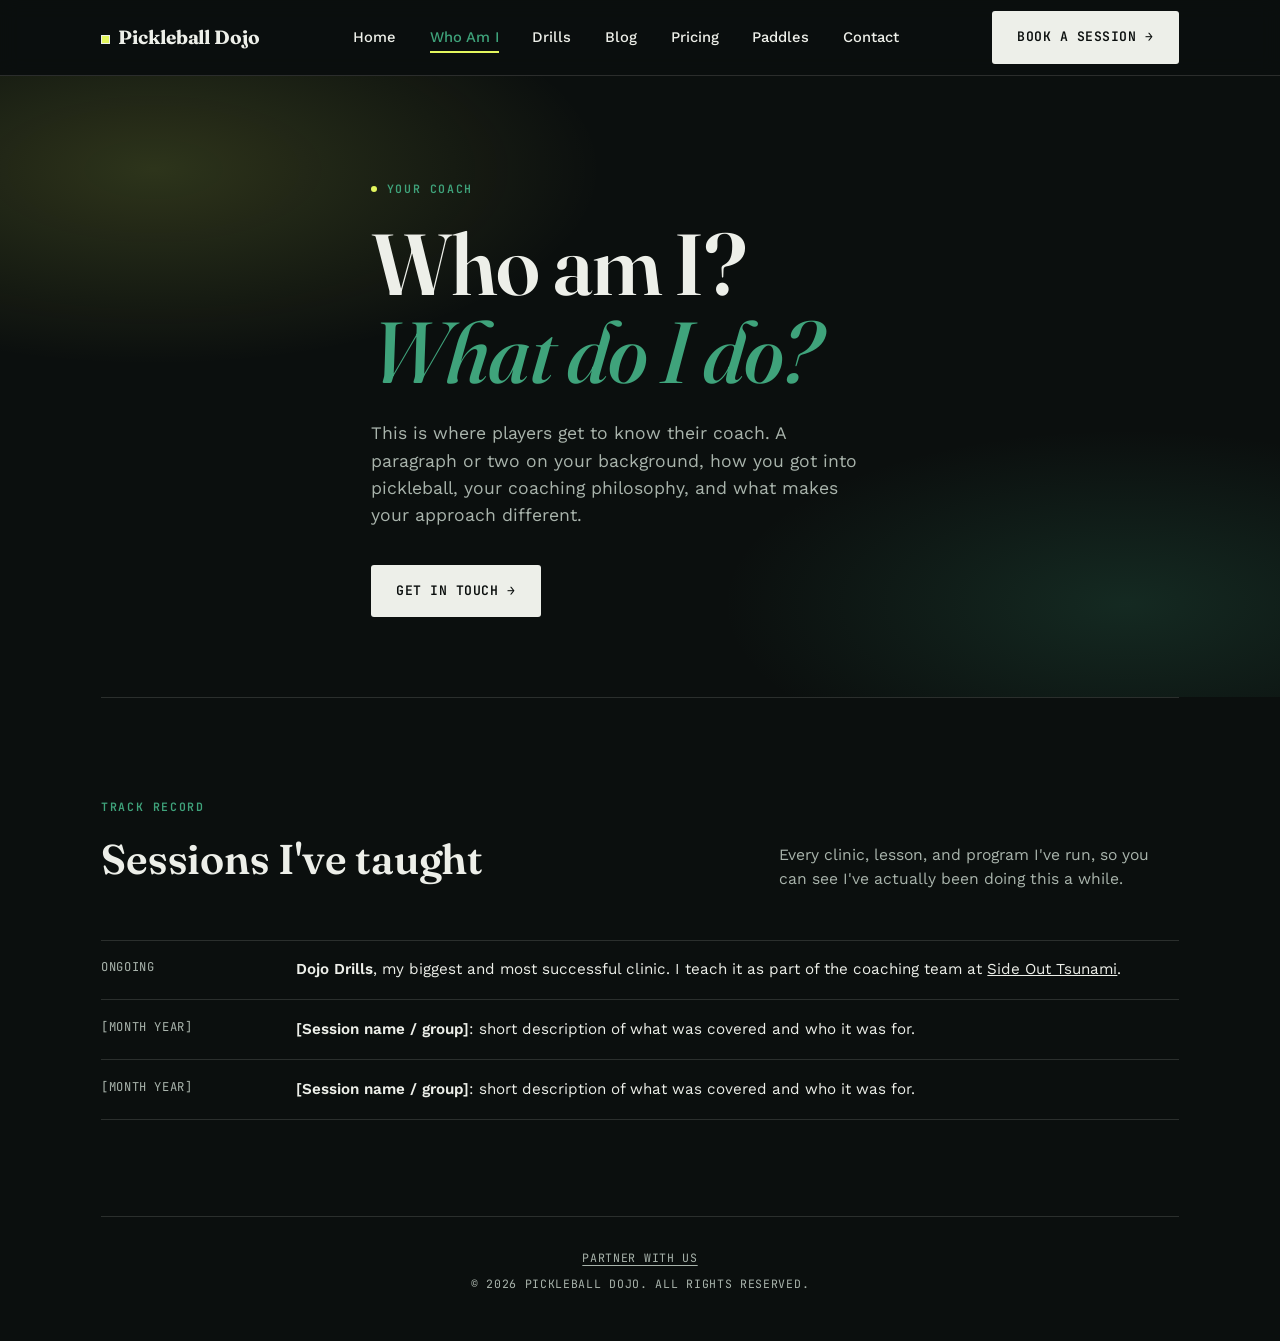
==== commit 58cdc1fa: "Remove all em dashes site-wide, rewrite copy to sound more natural Titles now use a pipe separator i" ====
--- a/about.html
+++ b/about.html
@@ -3,8 +3,8 @@
 <head>
   <meta charset="UTF-8" />
   <meta name="viewport" content="width=device-width, initial-scale=1.0" />
-  <meta name="description" content="Meet your Pickleball Dojo coach — background, credentials, coaching philosophy, and past sessions taught." />
-  <title>Who Am I — Pickleball Dojo</title>
+  <meta name="description" content="Meet your Pickleball Dojo coach and see the sessions and clinics taught so far." />
+  <title>Who Am I | Pickleball Dojo</title>
   <link rel="preconnect" href="https://fonts.googleapis.com">
   <link rel="preconnect" href="https://fonts.gstatic.com" crossorigin>
   <link href="https://fonts.googleapis.com/css2?family=Fraunces:ital,opsz,wght@0,9..144,500;0,9..144,600;0,9..144,700;1,9..144,500&family=Work+Sans:wght@400;500;600;700&family=JetBrains+Mono:wght@500;600&display=swap" rel="stylesheet">
@@ -38,7 +38,7 @@
       <div class="hero-eyebrow-row"><span class="dot"></span><span class="eyebrow">Your Coach</span></div>
       <h1>Who am I?<br><em>What do I do?</em></h1>
       <p class="lede">
-        <!-- TODO: Replace with your real bio — background, credentials, playing history, and coaching philosophy. -->
+        <!-- TODO: Replace with your real bio: background, credentials, playing history, and coaching philosophy. -->
         This is where players get to know their coach. A paragraph or two on your background, how you got into pickleball, your coaching philosophy, and what makes your approach different.
       </p>
       <div class="hero-actions">
@@ -57,21 +57,21 @@
           <span class="eyebrow">Track record</span>
           <h2>Sessions I've taught</h2>
         </div>
-        <p>A running record of clinics, lessons, and programs — proof this isn't a coach's first season on the court.</p>
+        <p>Every clinic, lesson, and program I've run, so you can see I've actually been doing this a while.</p>
       </div>
       <!-- TODO: Replace these with your real session history (date, location/group, short description) -->
       <div class="sessions reveal">
         <div class="session-row">
           <span class="when">Ongoing</span>
-          <span class="what"><b>Dojo Drills</b> — my biggest and most successful clinic, taught as part of the coaching team at <a href="https://sideouttsunami.com/team/takato-watanabe" target="_blank" rel="noopener">Side Out Tsunami</a>.</span>
+          <span class="what"><b>Dojo Drills</b>, my biggest and most successful clinic. I teach it as part of the coaching team at <a href="https://sideouttsunami.com/team/takato-watanabe" target="_blank" rel="noopener">Side Out Tsunami</a>.</span>
         </div>
         <div class="session-row">
           <span class="when">[Month Year]</span>
-          <span class="what"><b>[Session name / group]</b> — short description of what was covered and who it was for.</span>
+          <span class="what"><b>[Session name / group]</b>: short description of what was covered and who it was for.</span>
         </div>
         <div class="session-row">
           <span class="when">[Month Year]</span>
-          <span class="what"><b>[Session name / group]</b> — short description of what was covered and who it was for.</span>
+          <span class="what"><b>[Session name / group]</b>: short description of what was covered and who it was for.</span>
         </div>
       </div>
     </div>
--- a/style.css
+++ b/style.css
@@ -540,6 +540,7 @@
   margin-bottom: 0.3rem;
 }
 .pinned-resource h3 { font-size: 1.05rem; font-weight: 700; font-family: var(--body); }
+.pinned-resource p { font-size: 0.9rem; color: var(--ink-soft); margin-top: 0.4rem; max-width: 46ch; }
 .pinned-resource .cta-link {
   color: var(--court-green);
   font-weight: 600;
@@ -559,3 +560,29 @@
   font-weight: 600;
 }
 .inline-link:hover { color: var(--optic); }
+
+/* ============================================================
+   Gear discounts list (Pricing page)
+   ============================================================ */
+.discounts { border-top: 1px solid var(--line); margin-top: 0.5rem; }
+.discount-row {
+  display: flex;
+  justify-content: space-between;
+  align-items: center;
+  gap: 1rem;
+  flex-wrap: wrap;
+  padding: 1.1rem 0;
+  border-bottom: 1px solid var(--line);
+}
+.discount-row .offer { font-size: 0.95rem; }
+.discount-row .offer b { font-weight: 700; }
+.discount-row .code {
+  font-family: var(--mono);
+  font-size: 0.78rem;
+  letter-spacing: 0.04em;
+  text-transform: uppercase;
+  border: 1px solid var(--line-strong);
+  padding: 0.35rem 0.7rem;
+  color: var(--court-green);
+  white-space: nowrap;
+}
